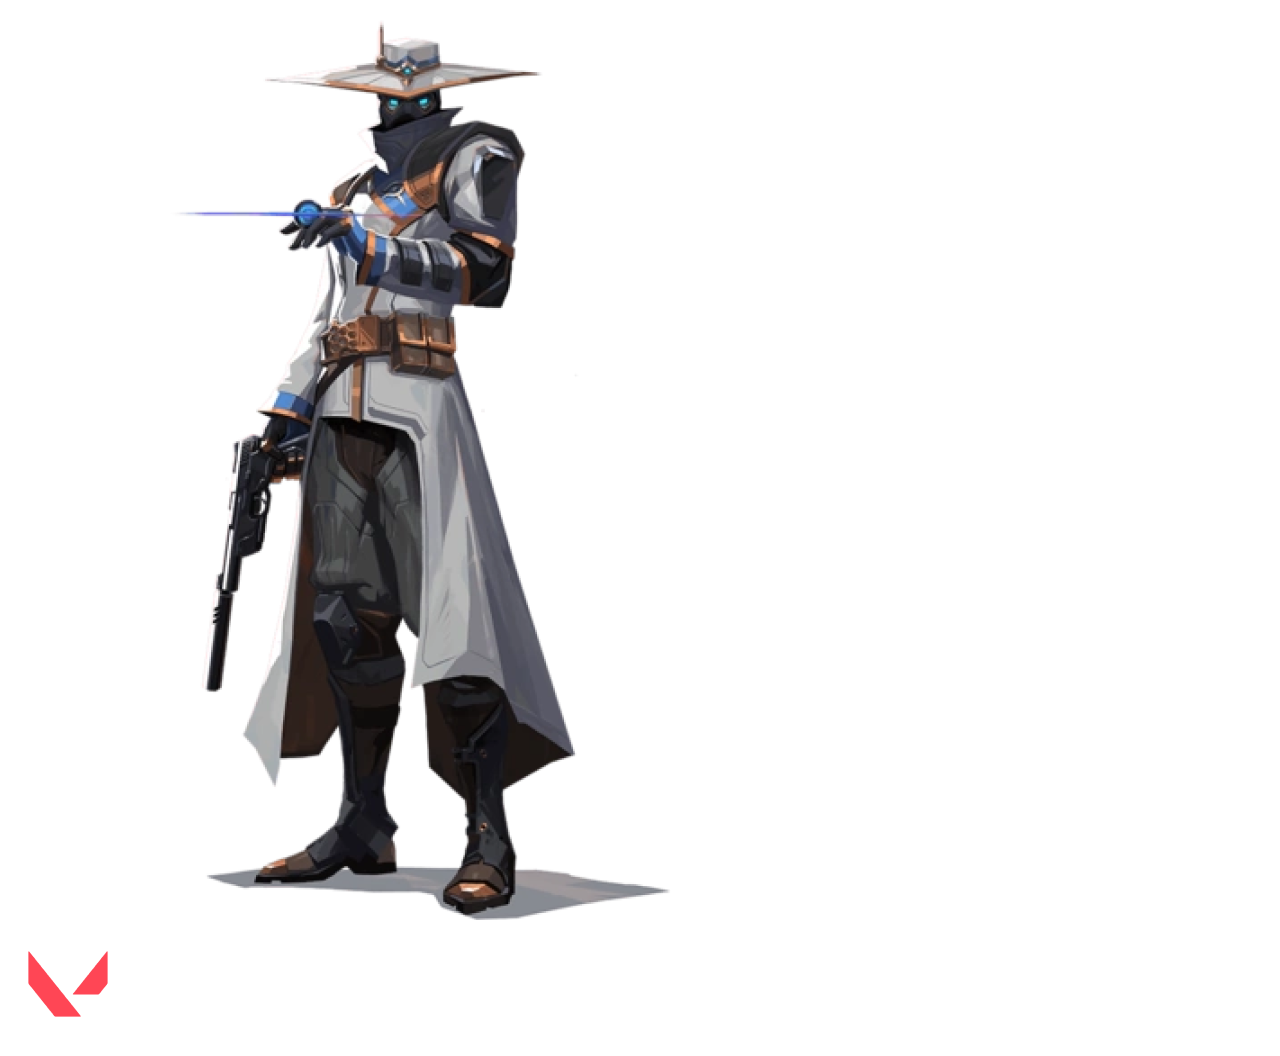
==== src/html/quizz.html @ 1c41fb24 "he avanzado" ====
<!DOCTYPE html>
<html lang="en">
  <head>
    <meta charset="UTF-8" />
    <!-- PON UN FAVICON!!! -->
    <link rel="icon" type="image/svg+xml" href="" />
    <meta name="viewport" content="width=device-width, initial-scale=1.0" />
    <link rel="stylesheet" href="css/styles.css" />
    <!-- CAMBIA EL TITLE!!! -->
    <title>Vite Template</title>
  </head>
  <body>
    <main class="main" id="main">
      <div id="quiz-container" class="quiz-container">
        <h2 id="question" class="question"></h2>
        <div id="options" class="options"></div>
      </div>
      <div id="result" class="result hidden">
        <p id="text-result" class="text-result"></p>
        <div id="images" class="images">
          <img id="role-image" src="../assets/images/centinela.svg" alt="" />
          <img id="agent-image" src="../assets/images/cypher.png" alt="" />
        </div>
      </div>
    </main>
    <img src="../assets/images/logo.png" alt="logo de valorant" />
    <script type="module" src="../js/index.js"></script>
  </body>
</html>
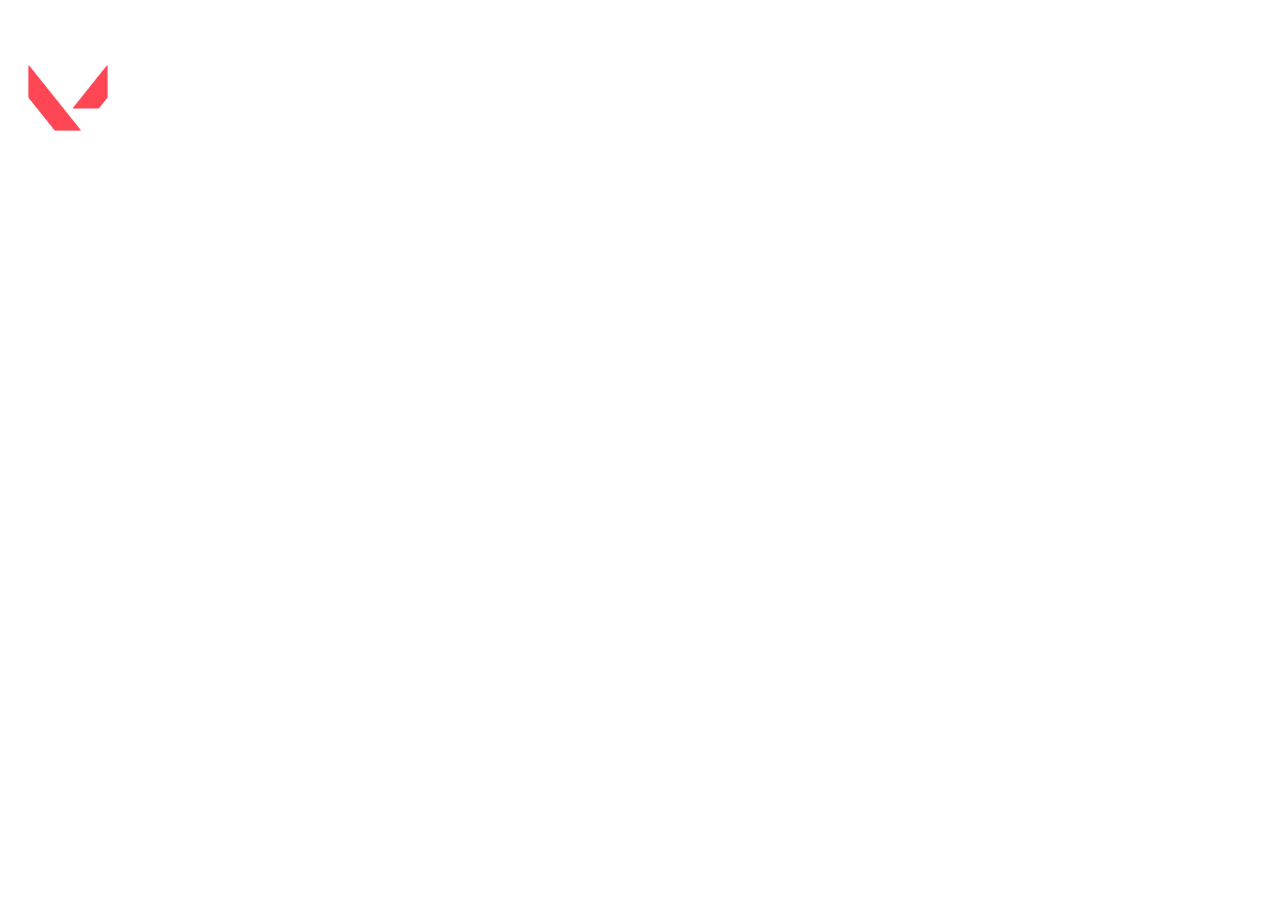
==== commit 6ff561a0: "tengo un problema" ====
--- a/src/html/quizz.html
+++ b/src/html/quizz.html
@@ -5,6 +5,13 @@
     <!-- PON UN FAVICON!!! -->
     <link rel="icon" type="image/svg+xml" href="" />
     <meta name="viewport" content="width=device-width, initial-scale=1.0" />
+    <link rel="preconnect" href="https://fonts.googleapis.com" />
+    <link rel="preconnect" href="https://fonts.gstatic.com" crossorigin />
+    <link
+      href="https://fonts.googleapis.com/css2?family=Oswald&display=swap"
+      rel="stylesheet"
+    />
+
     <link rel="stylesheet" href="css/styles.css" />
     <!-- CAMBIA EL TITLE!!! -->
     <title>Vite Template</title>
@@ -12,18 +19,19 @@
   <body>
     <main class="main" id="main">
       <div id="quiz-container" class="quiz-container">
-        <h2 id="question" class="question"></h2>
+        <h2 id="question" class="title title--question"></h2>
         <div id="options" class="options"></div>
       </div>
       <div id="result" class="result hidden">
+        <span id="text-result-top" class="text-result-top"></span>
         <p id="text-result" class="text-result"></p>
         <div id="images" class="images">
-          <img id="role-image" src="../assets/images/centinela.svg" alt="" />
-          <img id="agent-image" src="../assets/images/cypher.png" alt="" />
+          <img id="role-image" class="role-image" src="" alt="" />
+          <img id="agent-image" class="agent-image" src="" alt="" />
         </div>
       </div>
+      <img src="../assets/images/logo.png" alt="logo de valorant" />
     </main>
-    <img src="../assets/images/logo.png" alt="logo de valorant" />
-    <script type="module" src="../js/index.js"></script>
+    <script type="module" src="../js/quiz.js"></script>
   </body>
 </html>
